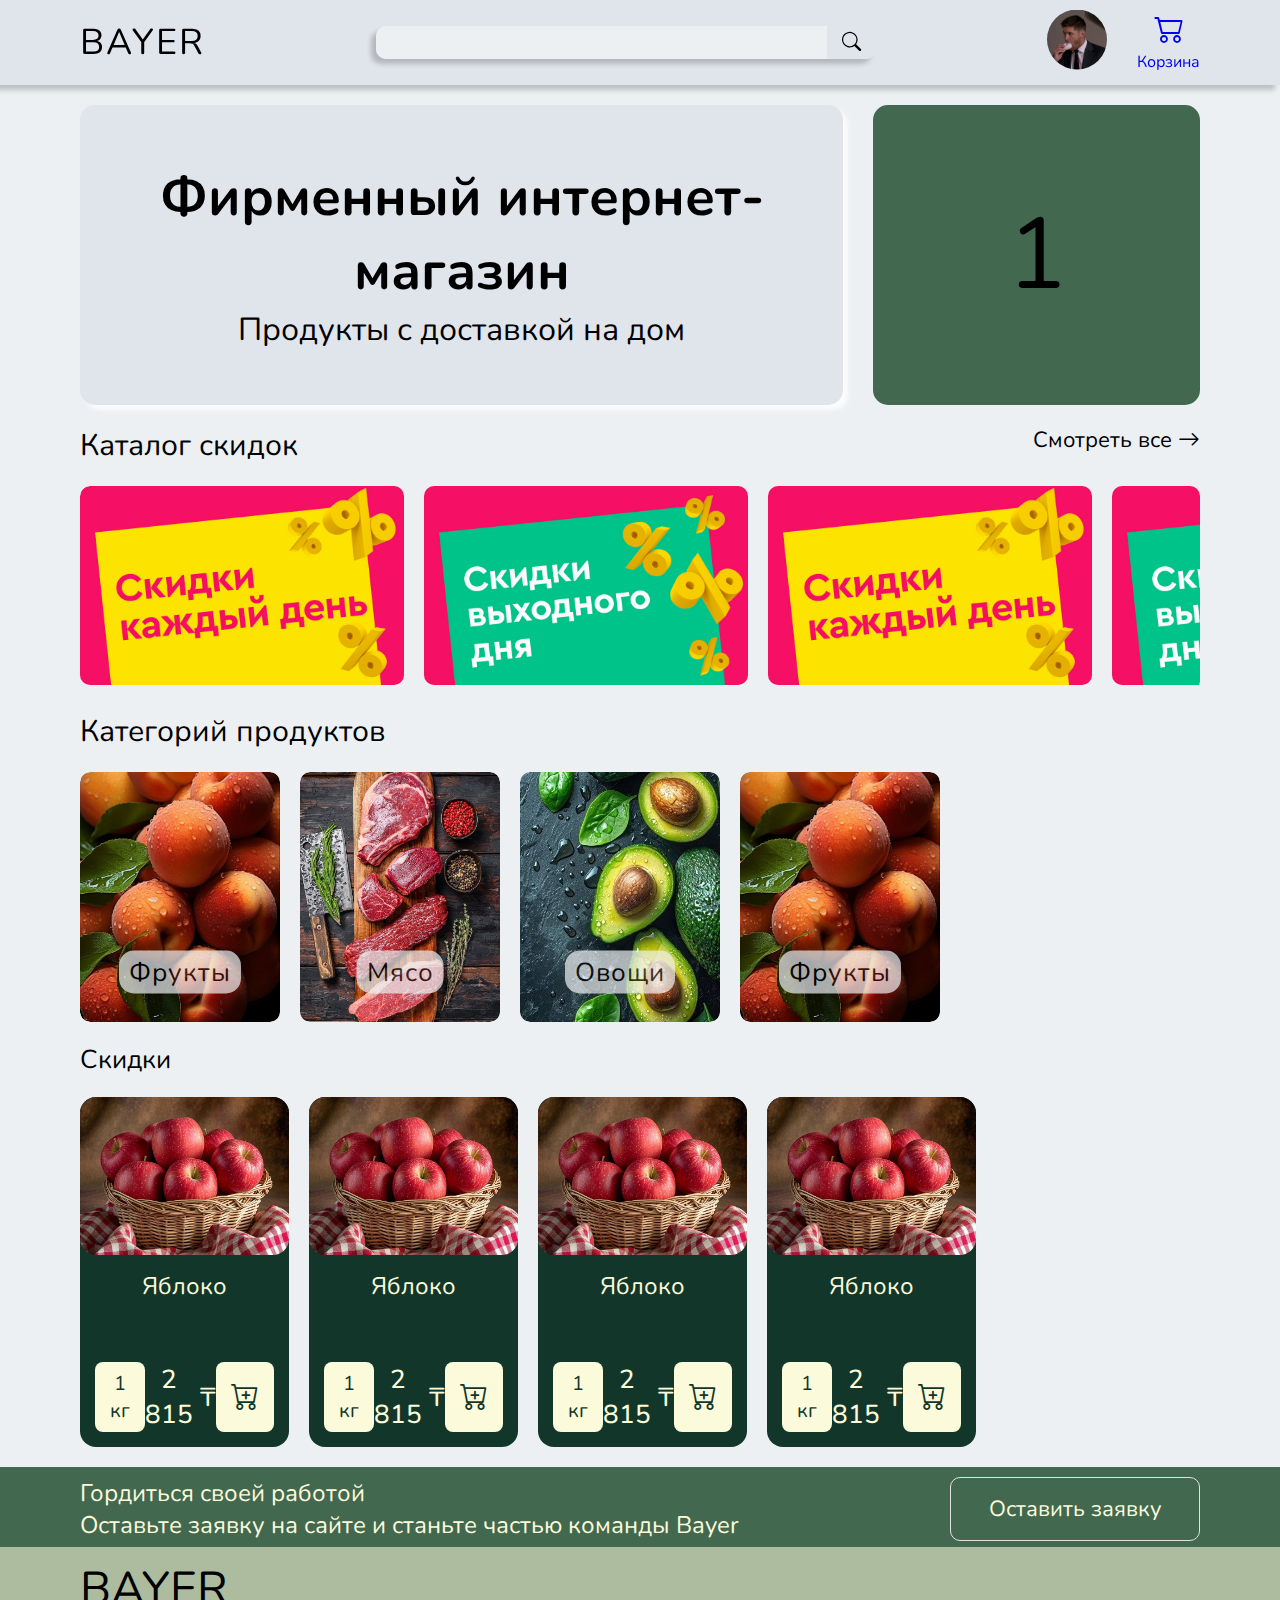
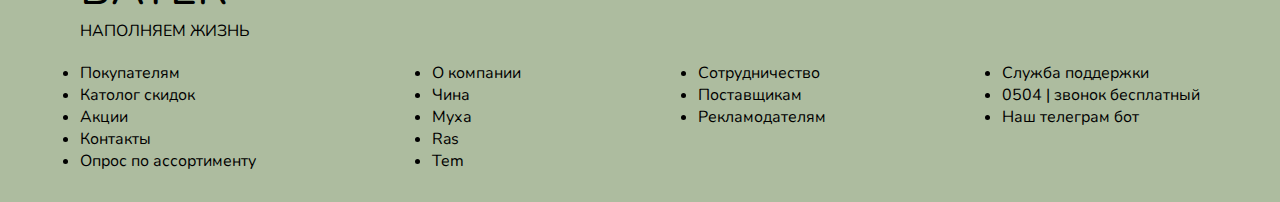
==== index.html @ eb390028 "updated" ====
<!DOCTYPE html>
<html lang="ru">
<head>
    <meta charset="UTF-8">
    <meta name="viewport" content="width=device-width, initial-scale=1.0">
    <link rel="stylesheet" href="https://cdn.jsdelivr.net/npm/bootstrap-icons@1.5.0/font/bootstrap-icons.css">
    <link rel="stylesheet" href="./css/style.css">
    <link rel="stylesheet" href="./css/project01.css">
    <link rel="stylesheet" href="./css/project01media.css">
    <title>project01</title>
</head>
<body id="body">
    <div id="page-preloader" class="preloader">
        <div class="loader"></div>
    </div>
    <div class="page-title">
        <span class="page-back" id="page-back"><i class="bi bi-arrow-left"></i></span>
        <span class="page-title-name" id="page-title-name"></span>
    </div>
    <header id="header">
       <div class="logo"><a href="#">BAYER</a></div>
       <div class="search">
            <input type="text" id="search">
            <button><i class="bi bi-search"></i></button>
       </div>
       <div class="nav">
            <a href="#"><img src="./img-profile/deanwinchester.jpg"></a>
            <a href="#" class="cart-icon">
                <i class="bi bi-cart2"></i>
                <span>Корзина</span>
            </a>
       </div>
    </header>
    <main>
        <div class="banner">
            <div class="banner-1">
                <h1>Фирменный интернет-магазин</h1>
                <span>Продукты с доставкой на дом</span>
            </div>
            <div class="banner-2">
                <div class="slide-1">1</div>
                <div class="slide-2">2</div>
                <div class="slide-3">3</div>
            </div>
        </div>
        <div class="title-discount">
            <span>Каталог скидок</span>
            <font onclick="discountAll()">Смотреть все <i class="bi bi-arrow-right"></i></font>
        </div>
        <div class="discount">
            <div><img src="./img-discount/discount-1.jpg"></div>
            <div><img src="./img-discount/discount-2.jpg"></div>

            <div><img src="./img-discount/discount-1.jpg"></div>
            <div><img src="./img-discount/discount-2.jpg"></div>
            <div><img src="./img-discount/discount-1.jpg"></div>
        </div>
        <div class="title-category">
            <span>Категорий продуктов</span>
        </div>
        <div class="category-product">
            <div><a href="./page/category-product.html"><span>Фрукты</span><img src="./img-category/fruits.jpg"><i class="bi bi-arrow-right-short"></i></a></div>

            <div><a href=""><span>Мясо</span><img src="./img-category/meat.jpg"><i class="bi bi-arrow-right-short"></i></a></div>
            <div><a href=""><span>Овощи</span><img src="./img-category/vegetable.jpg"><i class="bi bi-arrow-right-short"></i></a></div>
            <div><a href=""><span>Фрукты</span><img src="./img-category/fruits.jpg"><i class="bi bi-arrow-right-short"></i></a></div>
        </div>
        <div class="title-discounts">
            <span>Скидки</span>
        </div>
        <div class="discounts">
            <div class="product" onclick="productInCart()">
                <div class="product-img"><img src="./img-product/apple.jpg"></div>
                <div class="product-body">
                    <span class="product-title">Яблоко</span>
                    <div>
                        <span class="product-value">1 кг</span>
                        <span class="product-price">2 815<span>&nbsp;₸</span></span>
                        <button class="product-cart"><i class="bi bi-cart-plus"></i></button>
                    </div>
                </div>
            </div>

            <div class="product" onclick="productInCart()">
                <div class="product-img"><img src="./img-product/apple.jpg"></div>
                <div class="product-body">
                    <span class="product-title">Яблоко</span>
                    <div>
                        <span class="product-value">1 кг</span>
                        <span class="product-price">2 815<span>&nbsp;₸</span></span>
                        <button class="product-cart"><i class="bi bi-cart-plus"></i></button>
                    </div>
                </div>
            </div>
            <div class="product" onclick="productInCart()">
                <div class="product-img"><img src="./img-product/apple.jpg"></div>
                <div class="product-body">
                    <span class="product-title">Яблоко</span>
                    <div>
                        <span class="product-value">1 кг</span>
                        <span class="product-price">2 815<span>&nbsp;₸</span></span>
                        <button class="product-cart"><i class="bi bi-cart-plus"></i></button>
                    </div>
                </div>
            </div>
            <div class="product" onclick="productInCart()">
                <div class="product-img"><img src="./img-product/apple.jpg"></div>
                <div class="product-body">
                    <span class="product-title">Яблоко</span>
                    <div>
                        <span class="product-value">1 кг</span>
                        <span class="product-price">2 815<span>&nbsp;₸</span></span>
                        <button class="product-cart"><i class="bi bi-cart-plus"></i></button>
                    </div>
                </div>
            </div>
        </div>
        <div id="product-in" class="product-in fixed-bottom">
            <div class="product-in-header">
                <span>Яблоко</span>
                <i onclick="closeProductIn()" class="bi bi-x-lg"></i>
            </div>
            <div class="product-in-body">
                <div><img src="./img-product/apple.jpg"></div>
                <span>1 кг</span>
                <span>2 815 ₸</span>
                <button onclick="addToCart()">Добавить в корзину</button>
            </div>
        </div>
    </main>
    <div class="header480 fixed-bottom">
        <a href=""><i class="bi bi-house-fill"></i></a>
        <a href=""><i class="bi bi-cart2"></i></a>
        <a href=""><i class="bi bi-telegram"></i></a>
        <a href=""><img src="./img-profile/deanwinchester.jpg"></a>
    </div>
    <footer>
        <div class="footer-top">
            <div class="left">
                <span>Гордиться своей работой</span>
                <span>Оставьте заявку на сайте и станьте частью команды Bayer</span>
            </div>
            <div class="right">
                Оставить заявку
            </div>
        </div>
        <div class="footer-bottom">
            <div class="footer-bottom-top">
                <span class="footer-title">BAYER</span>
                <span>наполняем жизнь</span>
            </div>
            <div class="footer-bottom-nav">
                <div class="footer-item">
                    <ul>
                        <li>Покупателям</li>
                        <li>Католог скидок</li>
                        <li>Акции</li>
                        <li>Контакты</li>
                        <li>Опрос по ассортименту</li>
                    </ul>
                </div>
                <div class="footer-item">
                    <ul>
                        <li>О компании</li>
                        <li>Чина</li>
                        <li>Муха</li>
                        <li>Ras</li>
                        <li>Tem</li>
                    </ul>
                </div>
                <div class="footer-item">
                    <ul>
                        <li>Сотрудничество</li>
                        <li>Поставщикам</li>
                        <li>Рекламодателям</li>
                    </ul>
                </div>
                <div class="footer-item">
                    <ul>
                        <li>Служба поддержки</li>
                        <li>0504 | звонок бесплатный</li>
                        <li>Наш телеграм бот</li>
                    </ul>
                </div>
            
            </div>
        </div>
    </footer>
</body>
<script src="./javascript/main.js"></script>
</html>
---- css/style.css ----
:root {
    --bg-color: #ECF0F3;
    --block-bg-color: #E0E5EC;

    --background-dark-green-100: #12372A;
    --color-dark-green: #12372A;
    --background-dark-green-75: #436850;
    --color-dark-green-75: #436850;
    --background-dark-green-50: #ADBC9F;
    --color-dark-green-50: #ADBC9F;
    --background-dark-green-25: #FBFADA;
    --color-dark-green-25: #FBFADA;

    --color-white: #fff;
    --color-light-grey: #e2e2e2;
    --color-dark-grey: #4e4e4e;
    --background-dark: #1b1b1b;
    --background-light-grey: #e2e2e2;
    --background-light: #fff;
}
* {
    margin: 0;
    padding: 0;
}
a {
    text-decoration: none;
}
.fixed-top {
    position: fixed;
    top: 0;
    right: 0;
    left: 0;
    z-index: 1030;
}
.fixed-bottom {
    position: fixed;
    right: 0;
    bottom: 0;
    left: 0;
    z-index: 1030;
}
---- css/project01.css ----
@import url('https://fonts.googleapis.com/css?family=Nunito:400,700,800,900');
body {
    font-family: 'Nunito';
    background-color: var(--bg-color);
}
.preloader {
    position: fixed;
    left: 0;
    top: 0;
    width: 100%;
    height: 100%;
    background: black;
    z-index: 101;
    transition: 1s all;
    opacity: 1;
    visibility: visible;
}
.done {
    opacity: 0;
    visibility: hidden;
}
.loader {
    width: 75px;
    height: 75px;
    border: 10px solid white;
    border-radius: 50%;
    border-top-color: blue;
    position: absolute;
    left: 50%;
    top: 50%;
    transform: translate(-50%, -50%);
    animation: .5s spin infinite linear;
}
@keyframes spin {
    from {
        transform: translate(-50%, -50%) rotate(0deg);
    }
    to {
        transform: translate(-50%, -50%) rotate(360deg);
    }
}
.page-title {
    display: none;
}
header {
    display: flex;
    justify-content: space-between;
    align-items: center;
    position: sticky;
    height: 65px;
    top: 0;
    padding: 10px 80px;
    background-color: var(--block-bg-color);
    z-index: 100;
    box-shadow: -5px 5px 5px rgba(0, 0, 0, 0.2);

}
.logo {
    font-size: 36px;
    letter-spacing: 2px;
}
.logo > a {
    color: #000;
}
.search {
    display: flex;
    height: 50%;
    width: 500px;
    text-align: center;
    box-shadow: -5px 5px 5px rgba(0, 0, 0, 0.2);
    border-radius: 10px;
}
.search input {
    height: 100%;
    width: 100%;
    text-align: center;
    border-radius: 10px 0 0 10px;
    border: none;
    font-size: larger;
    background: var(--bg-color);

}
.search > button {
    padding: 5px 15px;
    cursor: pointer;
    border-radius: 0 10px 10px 0;
    border: none;
    font-size: larger;
    background: var(--block-bg-color);

}
.nav {
    display: flex;
    gap: 30px;
}
.nav img {
    clip-path: circle();
    width: 60px;
}
.cart-icon {
    display: flex;
    flex-direction: column;
}
.cart-icon i {
    font-size: 30px;
    text-align: center;
}
main {
    padding: 20px 80px;
    display: flex;
    flex-direction: column;
}
.banner {
    display: flex;
    gap: 30px;
    width: 100%;
    height: 300px;
}
.banner-1 {
    width: 70%;
    height: 100%;
    display: flex;
    flex-direction: column;
    justify-content: center;
    background: var(--block-bg-color);
    box-shadow: 5px 5px 5px rgba(255, 255, 255, 0.8);
    border-radius: 15px;
    text-align: center;
    h1 {
        font-size: 54px;
    }
    span {
        font-size: 32px;
    }
}
.banner-2 {
    display: flex;
    width: 30%;
    height: 100%;
    overflow-x: auto;
    scroll-snap-type: x mandatory;
    background: var(--background-dark-green-75);
    border-radius: 15px;
}
.banner-2 > div {
    scroll-snap-align: start;
    flex-shrink: 0;
    width: 100%;
    height: 100%;
    margin-right: 50px;
    border-radius: 15px;
    transform-origin: center center;
    transform: scale(1);
    transition: transform 0.5s;
    position: relative;

    display: flex;
    justify-content: center;
    align-items: center;
    font-size: 100px;
}
.banner-2 > div > img {
    object-fit: cover;
    position: absolute;
    top: 0;
    left: 0;
    width: 100%;
    height: 100%;
}
.banner-2::-webkit-scrollbar {
    display: none;
}
.title-discount {
    display: flex;
    justify-content: space-between;
    margin: 20px 0;
}
.title-discount > span {
    font-size: 30px;
}
.title-discount > font {
    font-size: 22px;
    cursor: pointer;
}
.discount {
    display: flex;
    gap: 20px;
    height: max-content;
    justify-content: start;
    overflow-x: auto;
    scrollbar-width: auto;
    border-radius: 10px;
}
.discount::-webkit-scrollbar {
    display: none;
}
.discount > div {
    height: 100%;
    min-width: 324px;
    border-radius: 10px;
}
.discount > div > img {
    height: 100%;
    width: 100%;
    object-fit: cover;
    border-radius: 10px;
}
.discount-all {
    display: flex;
    flex-wrap: wrap;
    gap: 20px;
    overflow: hidden;
    border-radius: 10px;
}
.discount-all div {
    height: 100%;
    width: 300px;
    border-radius: 10px;
}
.discount-all div img {
    object-fit: cover;
    height: 100%;
    width: 100%;
}
.title-category {
    margin: 20px 0;
}
.title-category > span {
    font-size: 30px;
}
.category-product {
    display: flex;
    gap: 20px;
    height: 250px;
    justify-content: start;
    overflow-x: auto;
    scrollbar-width: auto;
    border-radius: 10px;
}
.category-product span {
    position: absolute;
    top: 80%;
    left: 50%;
    transform: translate(-50%, -50%);
    font-size: 26px;
    letter-spacing: 1px;
    color: #fff;
    background: var(--bg-color);
    padding: 4px 10px;
    color: #000000;
    border-radius: 15px;
    opacity: 0.7;
    transition: .5s all;
}
.category-product div:hover span {
    opacity: 1;
    top: 50%;
}
.category-product::-webkit-scrollbar {
    display: none;
}
.category-product > div {
    position: relative;
    height: 100%;
    min-width: 200px;
    border-radius: 10px;
    overflow: hidden;
    cursor: pointer;
    i {
        display: none;
    }
}
.category-product > div > a > img {
    height: 100%;
    width: 100%;
    object-fit: cover;
    border-radius: 10px;
}
.title-discounts {
    margin: 20px 0;
}
.title-discounts > span {
    font-size: 26px;
}
.discounts {
    display: grid;
    grid-template-columns: 1fr 1fr 1fr 1fr 1fr;
    gap: 20px;
}
.discounts > .product {
    display: grid;
    grid-template-rows: 45% 55%;
    height: 350px;
    background-color: var(--background-dark-green-100);
    border-radius: 16px;
}
.product > .product-body {
    display: flex;
    flex-direction: column;
    justify-content: space-between;
    padding: 5px;
}
.product-body > .product-title {
    text-align: center;
    font-size: 24px;
    padding: 10px 0;
    overflow: hidden;
    color: var(--background-dark-green-25);
}
.product-value {
    padding: 3px 15px;
    font-size: 20px;
    background: var(--background-dark-green-25);
    color: var(--background-dark-green-100);
    border-radius: 8px;
    display: flex;
    align-items: center;
}
.product-price {
    font-size: 26px;
    display: flex;
    align-items: center;
    font-weight: 500;
    color: var(--background-dark-green-25);
}
.product-body > div {
    display: flex;
    justify-content: space-between;
    text-align: center;
    padding: 10px;
}
.product-cart {
    background: var(--background-dark-green-25);
    color: var(--background-dark-green-100);
    padding: 3px 15px;
    border-radius: 8px;
    border: none;
    font-size: 28px;
    cursor: pointer;
    transition: .25s;
}
.product-cart:hover {
    background: var(--background-dark-green-75);
    color: var(--background-dark-green-25);
}

.product-cart:active {
    background: var(--background-dark-green-50);
}
.product-img {
    position: relative;
}
.product-img > img {
    height: 100%;
    width: 100%;
    object-fit: cover;
    border-radius: 16px;
}
.product-in {
    display: none;
}
.header480 {
    display: none;
}
footer {
    background: var(--background-dark-green-50);
}
footer > .footer-top {
    display: grid;
    grid-template-columns: 1fr 250px;
    padding: 10px 80px;
    height: 60px;
    background: var(--background-dark-green-75);
}
.footer-top > div > span {
    font-size: 24px;
    color: var(--background-dark-green-25);
}
.left {
    display: flex;
    flex-direction: column;
}
.right {
    display: flex;
    align-items: center;
    justify-content: center;
    border: 1px solid #e2e2e2;
    cursor: pointer;
    border-radius: 10px;
    color: var(--background-dark-green-25);
    font-size: 22px;
}
.right:hover {
    background: var(--background-dark-green-25);
    color: var(--background-dark-green-100);
}
.footer-bottom {
    padding: 10px 80px;
    display: flex;
    flex-direction: column;
}
.footer-bottom > .footer-bottom-top {
    display: flex;
    flex-direction: column;
    text-transform: uppercase;
}
.footer-title {
    font-size: 46px;
}
.footer-bottom-nav {
    padding: 20px 0;
    display: flex;
    justify-content: space-between;
}
---- css/project01media.css ----
@media (max-width: 480px) {
    .page-title {
        display: flex;
        justify-content: space-between;
        padding: 10px 20px;
        align-items: center;
    }
    .page-back {
        font-size: 30px;
    }
    .page-back-hidden {
        display: none;
    }
    .page-title-name {
        margin: auto;
        font-size: 26px;
        letter-spacing: 1px;
        font-weight: 600;
    }
    header {
        height: 40px;
        padding: 10px 15px;
        background: transparent;
        box-shadow: -5px 5px 5px rgba(0, 0, 0, 0);
    }
    .logo {
        display: none;
    }
    .search {
        height: 100%;
        width: 100%;
    }
    .search input {
        height: 100%;
        outline: none;
        font-size: larger;
        padding-left: 50px;
        background: var();
        color: #000;
        letter-spacing: 1px;
    }
    .search > button {
        background: var(--block-bg-color);
    }
    .search input:focus {
        box-shadow: rgba(99, 99, 99, 0.2) 0px 4px 10px 0px;
    }
    .nav {
        display: none;
    }
    main {
        padding: 10px 15px;
    }
    .banner {
        display: none;
    }
    .banner-1 {
        display: none;
    }
    .banner-2 {
        width: 100%;
    }
    .title-discount {
        display: none;
    }
    .discount {
        margin-bottom: 0;
        order: 1;
    }
    .title-category {
        order: 2;
    }
    .title-category > span {
        font-size: 26px;
    }
    .category-product {
        order: 4;
        flex-direction: column;
        height: max-content;
        
    }
    .category-product > div > a {
        display: flex;
        justify-content: flex-start;
        gap: 15px;
        padding: 15px;
        align-items: center;
        background: var(--block-bg-color);

    }
    .category-product > div > a > img {
        height: 110px;
        width: 130px;
        order: 1;
    }
    .category-product > div > a > span {
        top: unset;
        left: unset;
        transform: none;
        position: relative;
        padding: 0;
        background: none;
        text-align: start;
        order: 2;
        opacity: 1;
        font-weight: 600;
        text-transform: uppercase;
    }
    .category-product > div > a > i {
        display: block;
        color: #000000;
        font-size: 40px;
        order: 3;
        margin-left: auto;
        font-weight: 600;
    }
    .title-discounts {
        color: var(--background-dark-green-100);
        order: 5;
    }
    .discounts {
        order: 6;
        grid-template-columns: 1fr 1fr 1fr;
        margin-bottom: 80px;
        gap: 6px;
    }
    .discounts > .product {
        grid-template-rows: 40% 60%;
        height: 200px;
        border-radius: 12px;
    }
    .product > .product-body {
        padding: 0;
    }
    .product-body > .product-title {
        font-size: 18px;
    }
    .product-value {
        font-size: 14px;
        padding: 3px 8px;
    }
    .product-price {
        font-size: 14px;
    }
    .product-cart {
        display: none;
    }
    .product-in {
        display: block;
        bottom:  -100%;
        z-index: 110;
        background: var(--block-bg-color);
        height: max-content;
        border-radius:25px 25px 0 0;
        transition: .5s;
        padding-bottom: 15px;
        box-shadow: 5px 5px 5px rgba(255, 255, 255, 0.7);
    }
    .product-in-view {
        bottom: 0;
    } 
    .product-in-header {
        display: grid;
        grid-template-columns: 90% 10%;
        text-align: center;
        padding: 10px;
        gap: 5px;
        color: #000;
    }
    .product-in-header > span {
        padding-left: 35px;
        font-size: 28px;
    }
    .product-in-header > i {
        display: flex;
        align-items: center;
    }
    .product-in-body {
        display: flex;
        flex-direction: column;
        align-items: center;
        height: 100%;
        background: var(--block-bg-color);
        gap: 2px;
    }
    .product-in-body > div {
        width: 350px;
        height: 200px;
        padding-top: 5px;
        margin-bottom: 2px;
        background: transparent;
    }
    .product-in-body > div > img {
        height: 100%;
        width: 100%;
        object-fit: cover;
        border: none;
        border-radius: 15px;
    }
    .product-in-body > span {
        padding: 5px 20px;
        background: var(--block-bg-color);
        box-shadow: -5px 5px 5px rgba(0, 0, 0, 0.2);
        color: #000000;
        margin: 3px 0;
        border-radius: 10px;
        width: 70px;
        text-align: center;
        font-size: 22px;
    }
    .product-in-body > button {
        padding: 5px 20px;
        width: 350px;
        font-size: 20px;
        color: #000000;
        height: 45px;
        border-radius: 10px;
        border: none;
        margin-top: 3px;
        background: var(--block-bg-color);
        box-shadow: -5px 5px 5px rgba(0, 0, 0, 0.2);
        &:focus {
            box-shadow: #D6D6E7 0 0 0 1.5px inset, rgba(45, 35, 66, 0.4) 0 2px 4px, rgba(45, 35, 66, 0.3) 0 7px 13px -3px, #D6D6E7 0 -3px 0 inset;
        }
        &:active {
            box-shadow: #D6D6E7 0 3px 7px inset;
            transform: translateY(2px);
        }
    }
    .header480 {
        display: flex;
        justify-content: space-around;
        align-items: center;
        margin: 10px 20px;
        border-radius: 10px;
        box-shadow: 10px 10px 10px 0px rgba(0,0,0,0.75);
        height: 60px;
        background: var(--background-dark-green-100);
        z-index: 100;
    }
    .header480 a {
        font-size: 28px;
        display: flex;
    }
    .header480 img {
        clip-path: circle();
        width: 35px;
    }
    footer {
        display: none;
    }
}
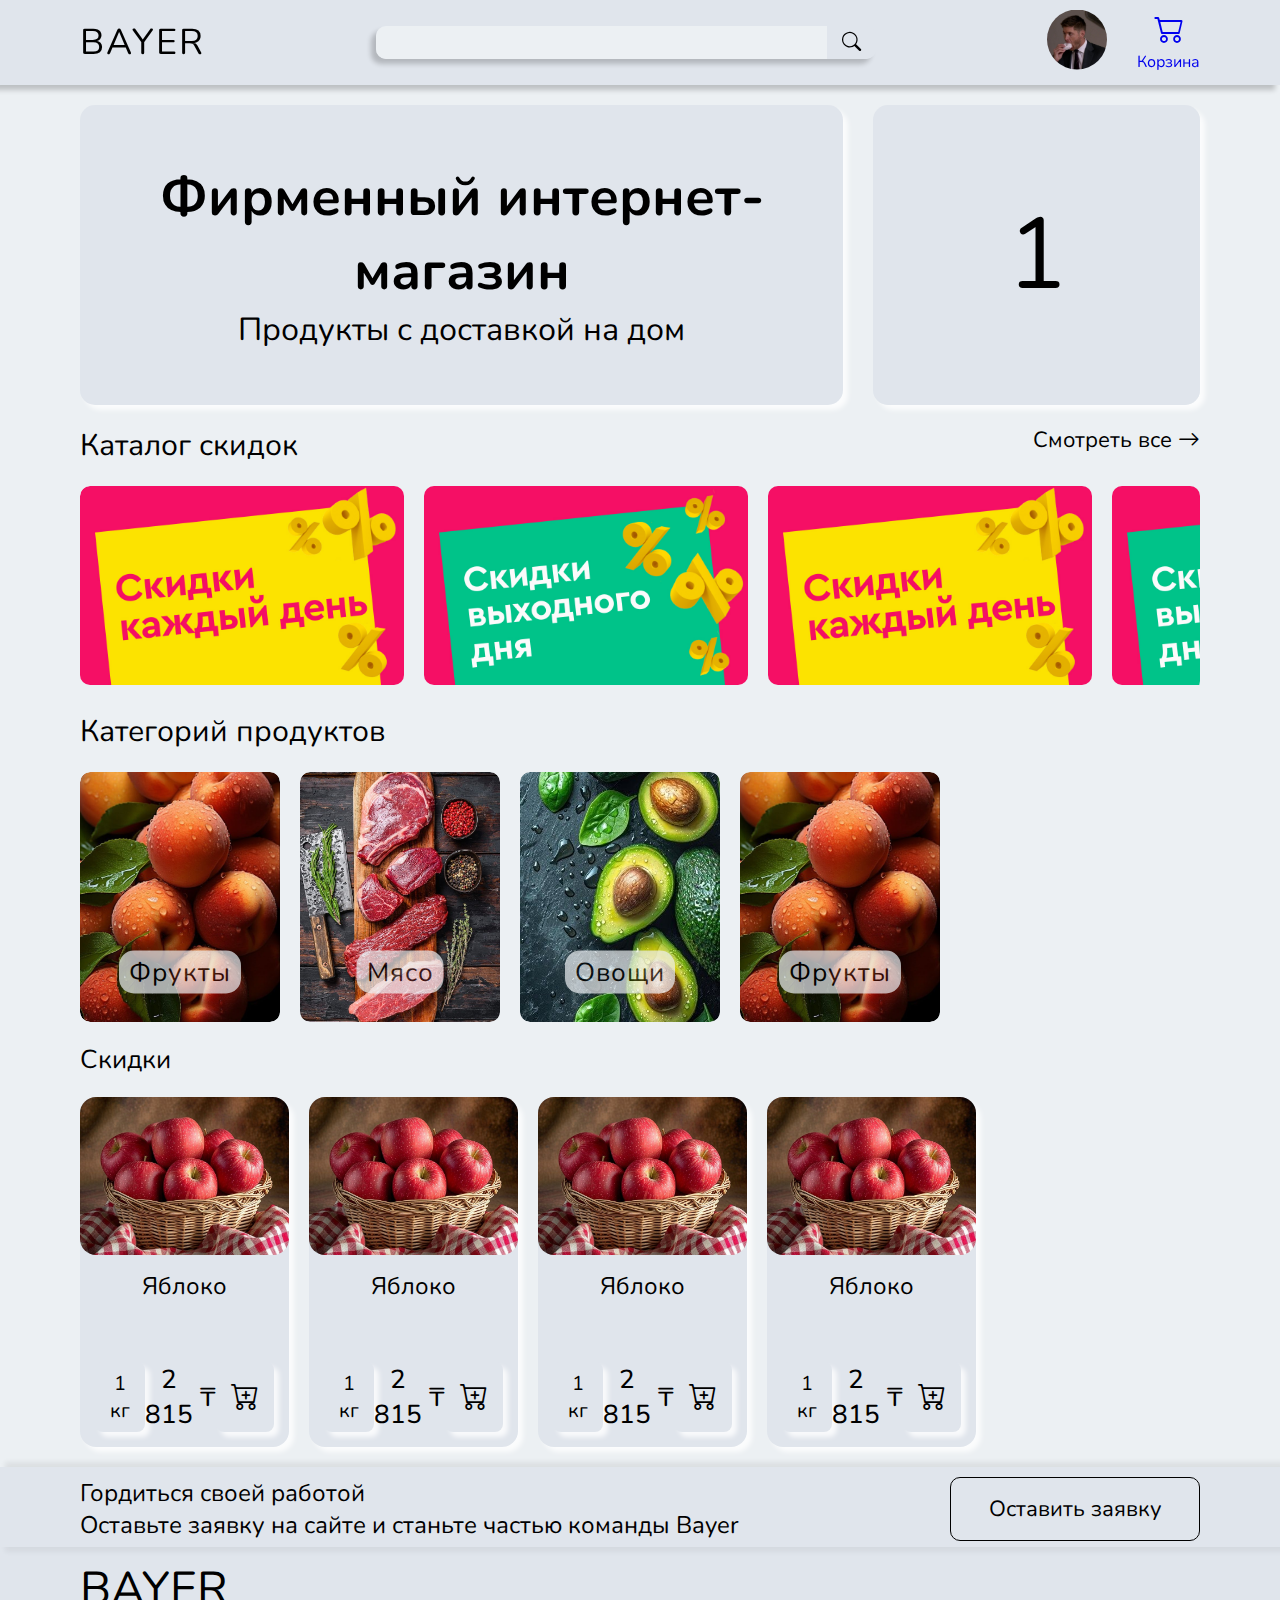
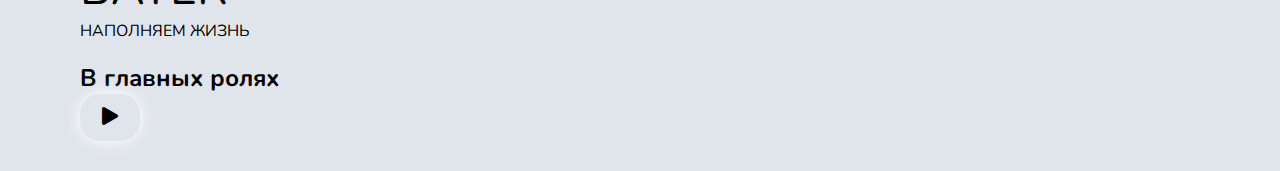
==== commit 398a0168: "updated" ====
--- a/index.html
+++ b/index.html
@@ -59,7 +59,7 @@
             <span>Категорий продуктов</span>
         </div>
         <div class="category-product">
-            <div><a href="./page/category-product.html"><span>Фрукты</span><img src="./img-category/fruits.jpg"><i class="bi bi-arrow-right-short"></i></a></div>
+            <div><a href="category-product.html"><span>Фрукты</span><img src="./img-category/fruits.jpg"><i class="bi bi-arrow-right-short"></i></a></div>
 
             <div><a href=""><span>Мясо</span><img src="./img-category/meat.jpg"><i class="bi bi-arrow-right-short"></i></a></div>
             <div><a href=""><span>Овощи</span><img src="./img-category/vegetable.jpg"><i class="bi bi-arrow-right-short"></i></a></div>
@@ -129,7 +129,10 @@
         </div>
     </main>
     <div class="header480 fixed-bottom">
-        <a href=""><i class="bi bi-house-fill"></i></a>
+        <a>
+            <audio id="audio" src="./audio/mem.mp3"></audio>
+            <button id="playAudio"><i class="bi bi-play-fill"></i></button>
+        </a>
         <a href=""><i class="bi bi-cart2"></i></a>
         <a href=""><i class="bi bi-telegram"></i></a>
         <a href=""><img src="./img-profile/deanwinchester.jpg"></a>
@@ -150,39 +153,12 @@
                 <span>наполняем жизнь</span>
             </div>
             <div class="footer-bottom-nav">
-                <div class="footer-item">
-                    <ul>
-                        <li>Покупателям</li>
-                        <li>Католог скидок</li>
-                        <li>Акции</li>
-                        <li>Контакты</li>
-                        <li>Опрос по ассортименту</li>
-                    </ul>
+                <div>
+                    <h2>В главных ролях</h2>
+                    <audio id="audio" src="./audio/mem.mp3"></audio>
+                    <button id="playAudio"><i class="bi bi-play-fill"></i></button>
+                    <span class="typing" id="typingText"></span>
                 </div>
-                <div class="footer-item">
-                    <ul>
-                        <li>О компании</li>
-                        <li>Чина</li>
-                        <li>Муха</li>
-                        <li>Ras</li>
-                        <li>Tem</li>
-                    </ul>
-                </div>
-                <div class="footer-item">
-                    <ul>
-                        <li>Сотрудничество</li>
-                        <li>Поставщикам</li>
-                        <li>Рекламодателям</li>
-                    </ul>
-                </div>
-                <div class="footer-item">
-                    <ul>
-                        <li>Служба поддержки</li>
-                        <li>0504 | звонок бесплатный</li>
-                        <li>Наш телеграм бот</li>
-                    </ul>
-                </div>
-            
             </div>
         </div>
     </footer>
--- a/css/project01.css
+++ b/css/project01.css
@@ -139,7 +139,8 @@
     height: 100%;
     overflow-x: auto;
     scroll-snap-type: x mandatory;
-    background: var(--background-dark-green-75);
+    background: var(--block-bg-color);
+    box-shadow: 5px 5px 5px rgba(255, 255, 255, 0.8);
     border-radius: 15px;
 }
 .banner-2 > div {
@@ -291,8 +292,9 @@
     display: grid;
     grid-template-rows: 45% 55%;
     height: 350px;
-    background-color: var(--background-dark-green-100);
+    background: var(--block-bg-color);
     border-radius: 16px;
+    box-shadow: 5px 5px 5px rgba(255, 255, 255, 0.8);
 }
 .product > .product-body {
     display: flex;
@@ -305,13 +307,14 @@
     font-size: 24px;
     padding: 10px 0;
     overflow: hidden;
-    color: var(--background-dark-green-25);
+    color: #000000;
 }
 .product-value {
     padding: 3px 15px;
     font-size: 20px;
-    background: var(--background-dark-green-25);
-    color: var(--background-dark-green-100);
+    background: var(--block-bg-color);
+    box-shadow: 5px 5px 5px rgba(255, 255, 255, 0.8);
+    color: #000000;
     border-radius: 8px;
     display: flex;
     align-items: center;
@@ -321,7 +324,7 @@
     display: flex;
     align-items: center;
     font-weight: 500;
-    color: var(--background-dark-green-25);
+    color: #000000;
 }
 .product-body > div {
     display: flex;
@@ -330,8 +333,9 @@
     padding: 10px;
 }
 .product-cart {
-    background: var(--background-dark-green-25);
-    color: var(--background-dark-green-100);
+    background: var(--block-bg-color);
+    box-shadow: 5px 5px 5px rgba(255, 255, 255, 0.8);
+    color: #000000;
     padding: 3px 15px;
     border-radius: 8px;
     border: none;
@@ -340,12 +344,10 @@
     transition: .25s;
 }
 .product-cart:hover {
-    background: var(--background-dark-green-75);
-    color: var(--background-dark-green-25);
-}
-
+    box-shadow: -5px 5px 5px rgba(0, 0, 0, 0.2);
+}
 .product-cart:active {
-    background: var(--background-dark-green-50);
+    box-shadow: 5px 5px 5px rgba(255, 255, 255, 0.8);
 }
 .product-img {
     position: relative;
@@ -363,18 +365,20 @@
     display: none;
 }
 footer {
-    background: var(--background-dark-green-50);
+    background: var(--block-bg-color);
+    box-shadow: 5px -5px 5px rgba(0, 0, 0, 0.07);
 }
 footer > .footer-top {
     display: grid;
     grid-template-columns: 1fr 250px;
     padding: 10px 80px;
     height: 60px;
-    background: var(--background-dark-green-75);
+    background: var(--block-bg-color);
+    box-shadow: 5px 5px 5px rgba(0, 0, 0, 0.05);
 }
 .footer-top > div > span {
     font-size: 24px;
-    color: var(--background-dark-green-25);
+    color: #000000;
 }
 .left {
     display: flex;
@@ -384,15 +388,14 @@
     display: flex;
     align-items: center;
     justify-content: center;
-    border: 1px solid #e2e2e2;
+    border: 1px solid #000000;
     cursor: pointer;
     border-radius: 10px;
-    color: var(--background-dark-green-25);
+    color: #000000;
     font-size: 22px;
 }
 .right:hover {
-    background: var(--background-dark-green-25);
-    color: var(--background-dark-green-100);
+    background: var(--bg-color);
 }
 .footer-bottom {
     padding: 10px 80px;
@@ -411,4 +414,18 @@
     padding: 20px 0;
     display: flex;
     justify-content: space-between;
+}
+#playAudio {
+    border-radius: 20px;
+    border: none;
+    width: 60px;
+    padding: 5px 10px;
+    font-size: 32px;
+    background: var(--block-bg-color);
+    box-shadow: 0px 0px 15px #fff;
+}
+.typing {
+    overflow: hidden;
+    border-right: 2px solid black;
+    display: inline-block;
 }--- a/css/project01media.css
+++ b/css/project01media.css
@@ -1,4 +1,7 @@
 @media (max-width: 480px) {
+    body {
+        padding: 0 5px;
+    }
     .page-title {
         display: flex;
         justify-content: space-between;
@@ -71,12 +74,13 @@
         order: 2;
     }
     .title-category > span {
-        font-size: 26px;
+        font-size: 24px;
     }
     .category-product {
         order: 4;
         flex-direction: column;
         height: max-content;
+        gap: 10px;
         
     }
     .category-product > div > a {
@@ -103,6 +107,7 @@
         text-align: start;
         order: 2;
         opacity: 1;
+        font-size: 24px;
         font-weight: 600;
         text-transform: uppercase;
     }
@@ -115,8 +120,9 @@
         font-weight: 600;
     }
     .title-discounts {
-        color: var(--background-dark-green-100);
+        color: #000000;
         order: 5;
+        font-size: 24px;
     }
     .discounts {
         order: 6;
@@ -136,11 +142,14 @@
         font-size: 18px;
     }
     .product-value {
-        font-size: 14px;
+        font-size: 12px;
         padding: 3px 8px;
     }
     .product-price {
-        font-size: 14px;
+        font-size: 12px;
+        padding: 3px 5px;
+        border-radius: 8px;
+        box-shadow: 5px 5px 5px rgba(255, 255, 255, 0.8);
     }
     .product-cart {
         display: none;
@@ -235,12 +244,21 @@
         border-radius: 10px;
         box-shadow: 10px 10px 10px 0px rgba(0,0,0,0.75);
         height: 60px;
-        background: var(--background-dark-green-100);
+        background: var(--block-bg-color);
         z-index: 100;
     }
     .header480 a {
         font-size: 28px;
         display: flex;
+        color: #1b1b1b;
+    }
+    #playAudio {
+        border-radius: unset;
+        background: unset;
+        padding: unset;
+        box-shadow: unset;
+        font-size: 32px;
+        width: unset;
     }
     .header480 img {
         clip-path: circle();
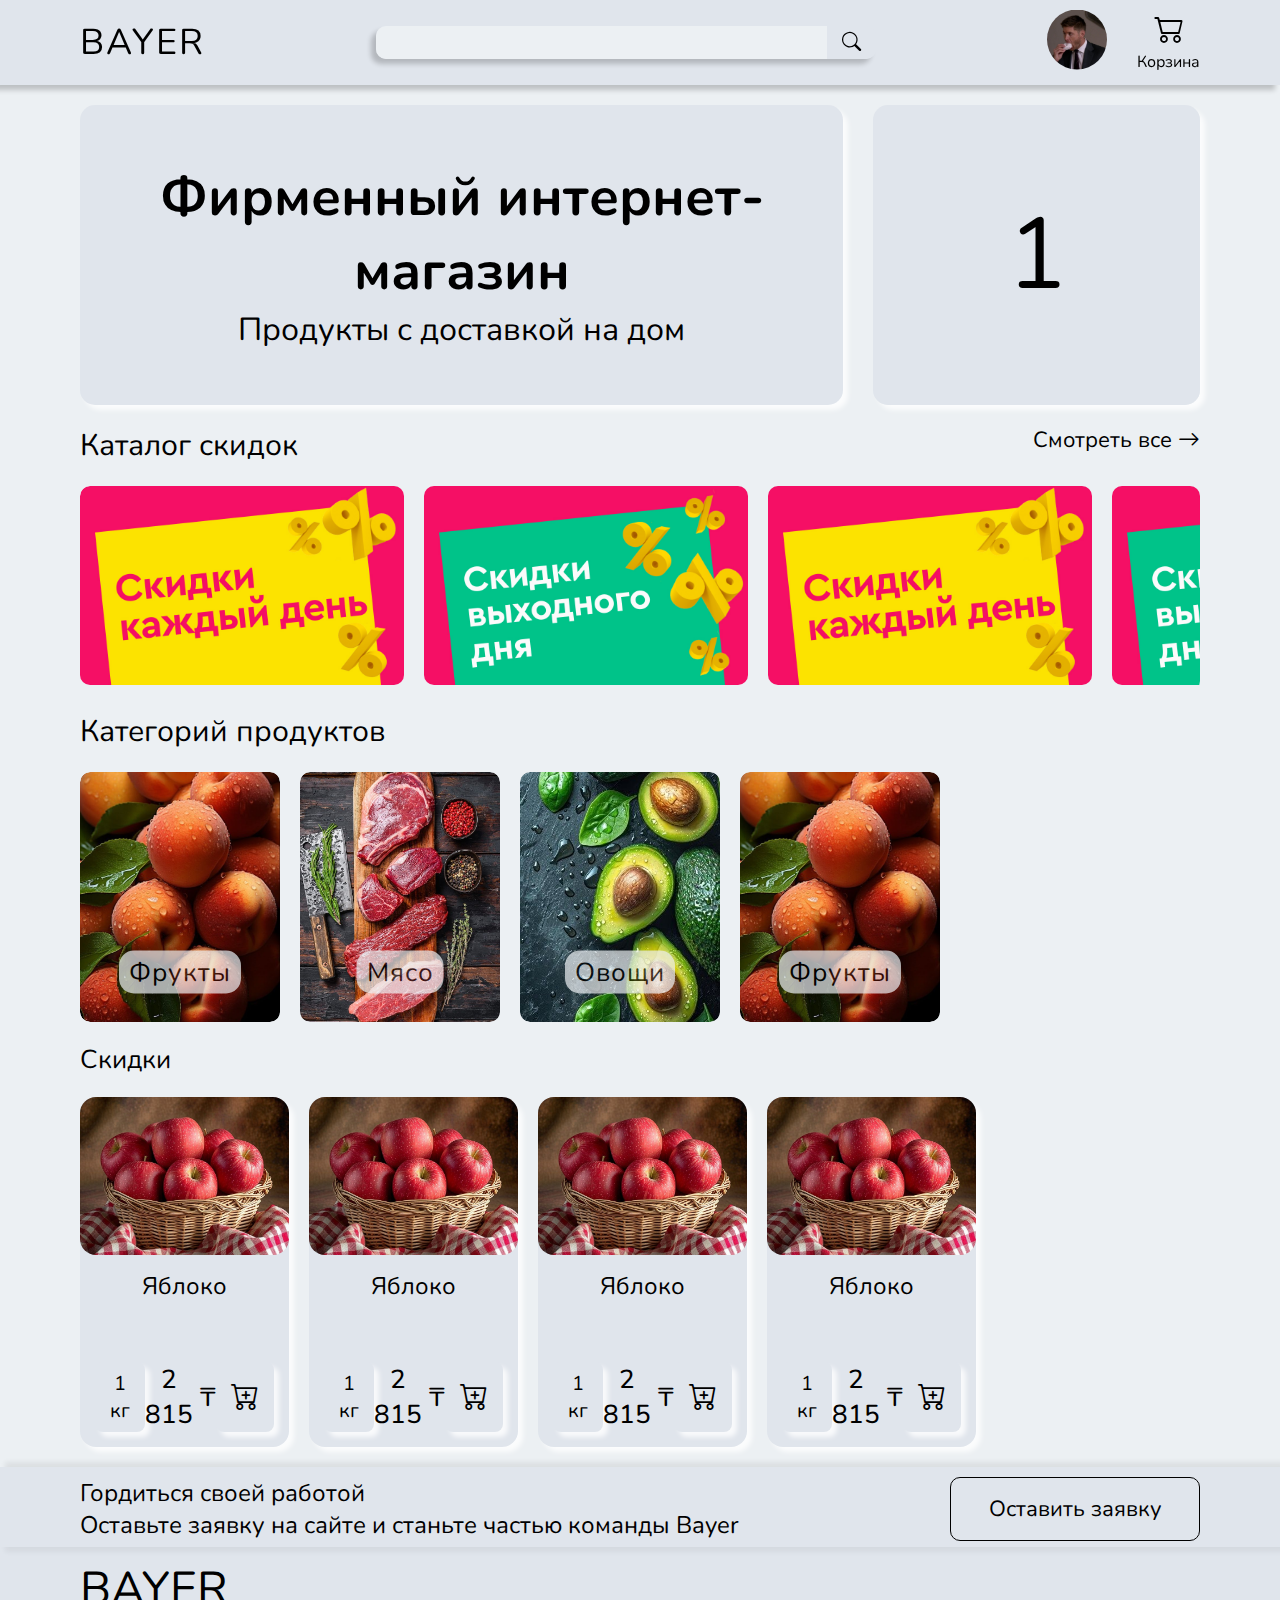
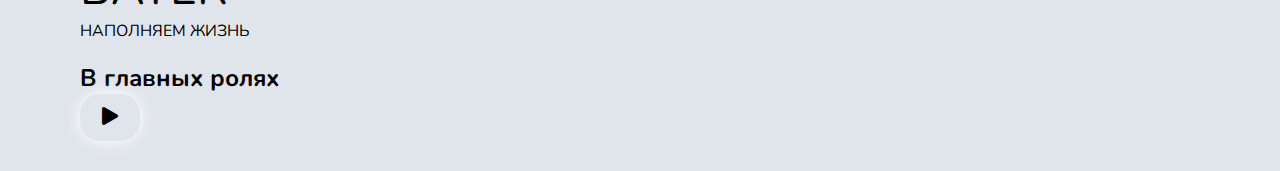
==== commit 3d284ef2: "cart, category" ====
--- a/index.html
+++ b/index.html
@@ -25,12 +25,67 @@
        </div>
        <div class="nav">
             <a href="#"><img src="./img-profile/deanwinchester.jpg"></a>
-            <a href="#" class="cart-icon">
+            <a href="#" class="cart-icon" onclick="openCart()">
                 <i class="bi bi-cart2"></i>
                 <span>Корзина</span>
             </a>
        </div>
     </header>
+    <div class="cart-page">
+        <div class="cart-page-head"><button onclick="closeCart()"><i class="bi bi-arrow-left"></i></button><span><font>3</font>&nbsp;Корзина</span></div>
+        <div class="cart-page-body">
+            <div class="cart-item">
+                <div class="cart-item-img"><img src="./img-product/apple.jpg"></div>
+                <div class="cart-item-body">
+                    <p>Яблоко ded w fewf ewf dw dd w de </p>
+                    <span>2 815 ₸</span>
+                    <span class="value">1 кг</span>
+                </div>
+                <div class="cart-item-count">
+                    <input type="number" value="1" min="1" max="100" step="1" inputmode="numeric">
+                    <div class="plus-minus">
+                        <button><i class="bi bi-dash"></i></button>
+                        <button><i class="bi bi-plus"></i></button>
+                    </div>
+                </div>
+            </div>
+
+            <div class="cart-item">
+                <div class="cart-item-img"><img src="./img-product/apple.jpg"></div>
+                <div class="cart-item-body">
+                    <p>Яблоко ded w fewf ewf dw dd w de </p>
+                    <span>2 815 ₸</span>
+                    <span class="value">1 кг</span>
+                </div>
+                <div class="cart-item-count">
+                    <input type="number" value="1" min="1" max="100" step="1" inputmode="numeric">
+                    <div class="plus-minus">
+                        <button><i class="bi bi-dash"></i></button>
+                        <button><i class="bi bi-plus"></i></button>
+                    </div>
+                </div>
+            </div>
+            <div class="cart-item">
+                <div class="cart-item-img"><img src="./img-product/apple.jpg"></div>
+                <div class="cart-item-body">
+                    <p>Яблоко ded w fewf ewf dw dd w de </p>
+                    <span>2 815 ₸</span>
+                    <span class="value">1 кг</span>
+                </div>
+                <div class="cart-item-count">
+                    <input type="number" value="1" min="1" max="100" step="1" inputmode="numeric">
+                    <div class="plus-minus">
+                        <button><i class="bi bi-dash"></i></button>
+                        <button><i class="bi bi-plus"></i></button>
+                    </div>
+                </div>
+            </div>
+        </div>
+        <div class="cart-page-foot">
+            <div class="cart-page-total"><p>Цена:&nbsp;</p><span>8 245 ₸</span></div>
+            <div class="cart-pay"><button>Оформить заказ</button></div>
+        </div>
+    </div>
     <main>
         <div class="banner">
             <div class="banner-1">
@@ -133,7 +188,7 @@
             <audio id="audio" src="./audio/mem.mp3"></audio>
             <button id="playAudio"><i class="bi bi-play-fill"></i></button>
         </a>
-        <a href=""><i class="bi bi-cart2"></i></a>
+        <a href="#" onclick="openCart()"><i class="bi bi-cart2"></i></a>
         <a href=""><i class="bi bi-telegram"></i></a>
         <a href=""><img src="./img-profile/deanwinchester.jpg"></a>
     </div>
--- a/css/project01.css
+++ b/css/project01.css
@@ -100,11 +100,184 @@
 .cart-icon {
     display: flex;
     flex-direction: column;
+    color: #000000;
 }
 .cart-icon i {
     font-size: 30px;
     text-align: center;
 }
+/*Корзина*/
+.cart-page {
+    position: fixed;
+    right: 0;
+    top: 0;
+    height: 100%;
+    width: 400px;
+    z-index: 120;
+    background: var(--block-bg-color);
+    box-shadow: -5px 5px 5px rgba(0, 0, 0, 0.2);
+    right: -425px;
+    transition: .5s;
+}
+.cart-page-view {
+    right: 0;
+}
+.cart-page-head {
+    height: 85px;
+    box-shadow: 0 5px 5px rgba(0, 0, 0, 0.04);
+    display: flex;
+    justify-content: start;
+    align-items: center;
+    background: var(--bg-color);
+}
+.cart-page-head > button {
+    background: var(--block-bg-color);
+    border: none;
+    width: 85px;
+    height: 100%;
+    font-size: 32px;
+    cursor: pointer;
+}
+.cart-page-head > span {
+    margin-left: 30px;
+    font-size: 26px;
+}
+.cart-page-head > span > font {
+    clip-path: circle();
+    padding: 8px;
+    font-size: 20px;
+    background: var(--block-bg-color);
+    box-shadow: 5px 5px 5px rgba(255, 255, 255, 0.8);
+    font-weight: 600;
+}
+.cart-page-body {
+    height: calc(100vh - 175px);
+    padding: 10px 15px;
+    display: flex;
+    flex-direction: column;
+    gap: 10px;
+    overflow-y: auto;
+}
+.cart-item {
+    width: 100%;
+    height: 100px;
+    background: var(--bg-color);
+    display: flex;
+    justify-content: space-between;
+    border-radius: 14px;
+}
+.cart-item-img {
+    width: 25%;
+    margin: 8px 0 8px 8px;
+}
+.cart-item-img > img {
+    width: 100%;
+    height: 100%;
+    object-fit: cover;
+    border-radius: 10px;
+}
+.cart-item-body {
+    position: relative;
+    width: 50%;
+    margin: 8px;
+    display: flex;
+    flex-direction: column;
+    justify-content: space-between;
+    padding: 5px 0 5px 0;
+    p {
+        font-size: 16px;
+        font-weight: 600;
+        line-height: 1.2;
+    }
+    span {
+        position: absolute;
+        bottom: 5px;
+        font-size: 18px;
+        font-weight: 800;
+        background: var(--block-bg-color);
+        width: max-content;
+        padding: 3px 6px;
+        border-radius: 8px;
+    }
+    .value {
+        right: 0;
+        border-radius: 8px;
+    }
+}
+.cart-item-count {
+    width: 25%;
+    text-align: center;
+    display: flex;
+    flex-direction: column;
+    justify-content: space-between;
+    padding: 11px 0 11px 0;
+    align-items: center;
+}
+.cart-item-count > input {
+    width: 65px;
+    height: 35px;
+    text-align: center;
+    border: none;
+    background: var(--block-bg-color);
+    font-size: 18px;
+    font-weight: 600;
+    border-radius: 8px;
+}
+.cart-item-count > input[type="number"]::-webkit-inner-spin-button, input[type="number"]::-webkit-outer-spin-button {
+    -webkit-appearance: none;
+    margin: 0;
+}
+.cart-item-count > .plus-minus {
+    display: flex;
+    gap: 2px;
+}
+.cart-item-count > .plus-minus > button {
+    font-size: 28px;
+    border: none;
+    background: var(--block-bg-color);
+    cursor: pointer;
+    border-radius: 8px;
+    padding: 0 2px;
+}
+.cart-page-foot {
+    height: 56px;
+    padding: 5px 20px;
+    display: flex;
+    width: 100%;
+    align-items: center;
+    background: var(--bg-color);
+    box-shadow: 0 -5px 5px rgba(0, 0, 0, 0.02);
+}
+.cart-page-total {
+    width: 50%;
+    display: flex;
+    font-size: 20px;
+    font-weight: 600;
+}
+.cart-pay {
+    display: flex;
+    justify-content: center;
+    width: 60%;
+}
+.cart-pay > button {
+    padding: 5px 15px;
+    width: 100%;
+    margin-right: 40px;
+    background: var(--block-bg-color);
+    border: none;
+    border-radius: 8px;
+    font-size: 16px;
+    letter-spacing: 1px;
+    box-shadow: 5px 5px 5px rgba(0, 0, 0, 0.2);
+    font-weight: 600;
+}
+.cart-pay > button:hover {
+    box-shadow: 5px 5px 5px rgba(255, 255, 255, 0.2);
+}
+.cart-pay > button:focus {
+    box-shadow: 5px 5px 5px rgba(0, 0, 0, 0.2);
+}
+/*Корзина*/
 main {
     padding: 20px 80px;
     display: flex;
@@ -280,7 +453,13 @@
 .title-discounts {
     margin: 20px 0;
 }
+.title-category-in {
+    margin: 20px 0;
+}
 .title-discounts > span {
+    font-size: 26px;
+}
+.title-category-in > span {
     font-size: 26px;
 }
 .discounts {
--- a/css/project01media.css
+++ b/css/project01media.css
@@ -124,6 +124,9 @@
         order: 5;
         font-size: 24px;
     }
+    .title-category-in {
+        display: none;
+    }
     .discounts {
         order: 6;
         grid-template-columns: 1fr 1fr 1fr;
@@ -133,7 +136,10 @@
     .discounts > .product {
         grid-template-rows: 40% 60%;
         height: 200px;
-        border-radius: 12px;
+        border-radius: 10px;
+    }
+    .product-img > img {
+      border-radius: 10px;
     }
     .product > .product-body {
         padding: 0;
@@ -213,9 +219,9 @@
         color: #000000;
         margin: 3px 0;
         border-radius: 10px;
-        width: 70px;
+        width: 100px;
         text-align: center;
-        font-size: 22px;
+        font-size: 20px;
     }
     .product-in-body > button {
         padding: 5px 20px;
@@ -242,7 +248,7 @@
         align-items: center;
         margin: 10px 20px;
         border-radius: 10px;
-        box-shadow: 10px 10px 10px 0px rgba(0,0,0,0.75);
+        box-shadow: -5px 5px 5px rgba(0, 0, 0, 0.2);
         height: 60px;
         background: var(--block-bg-color);
         z-index: 100;
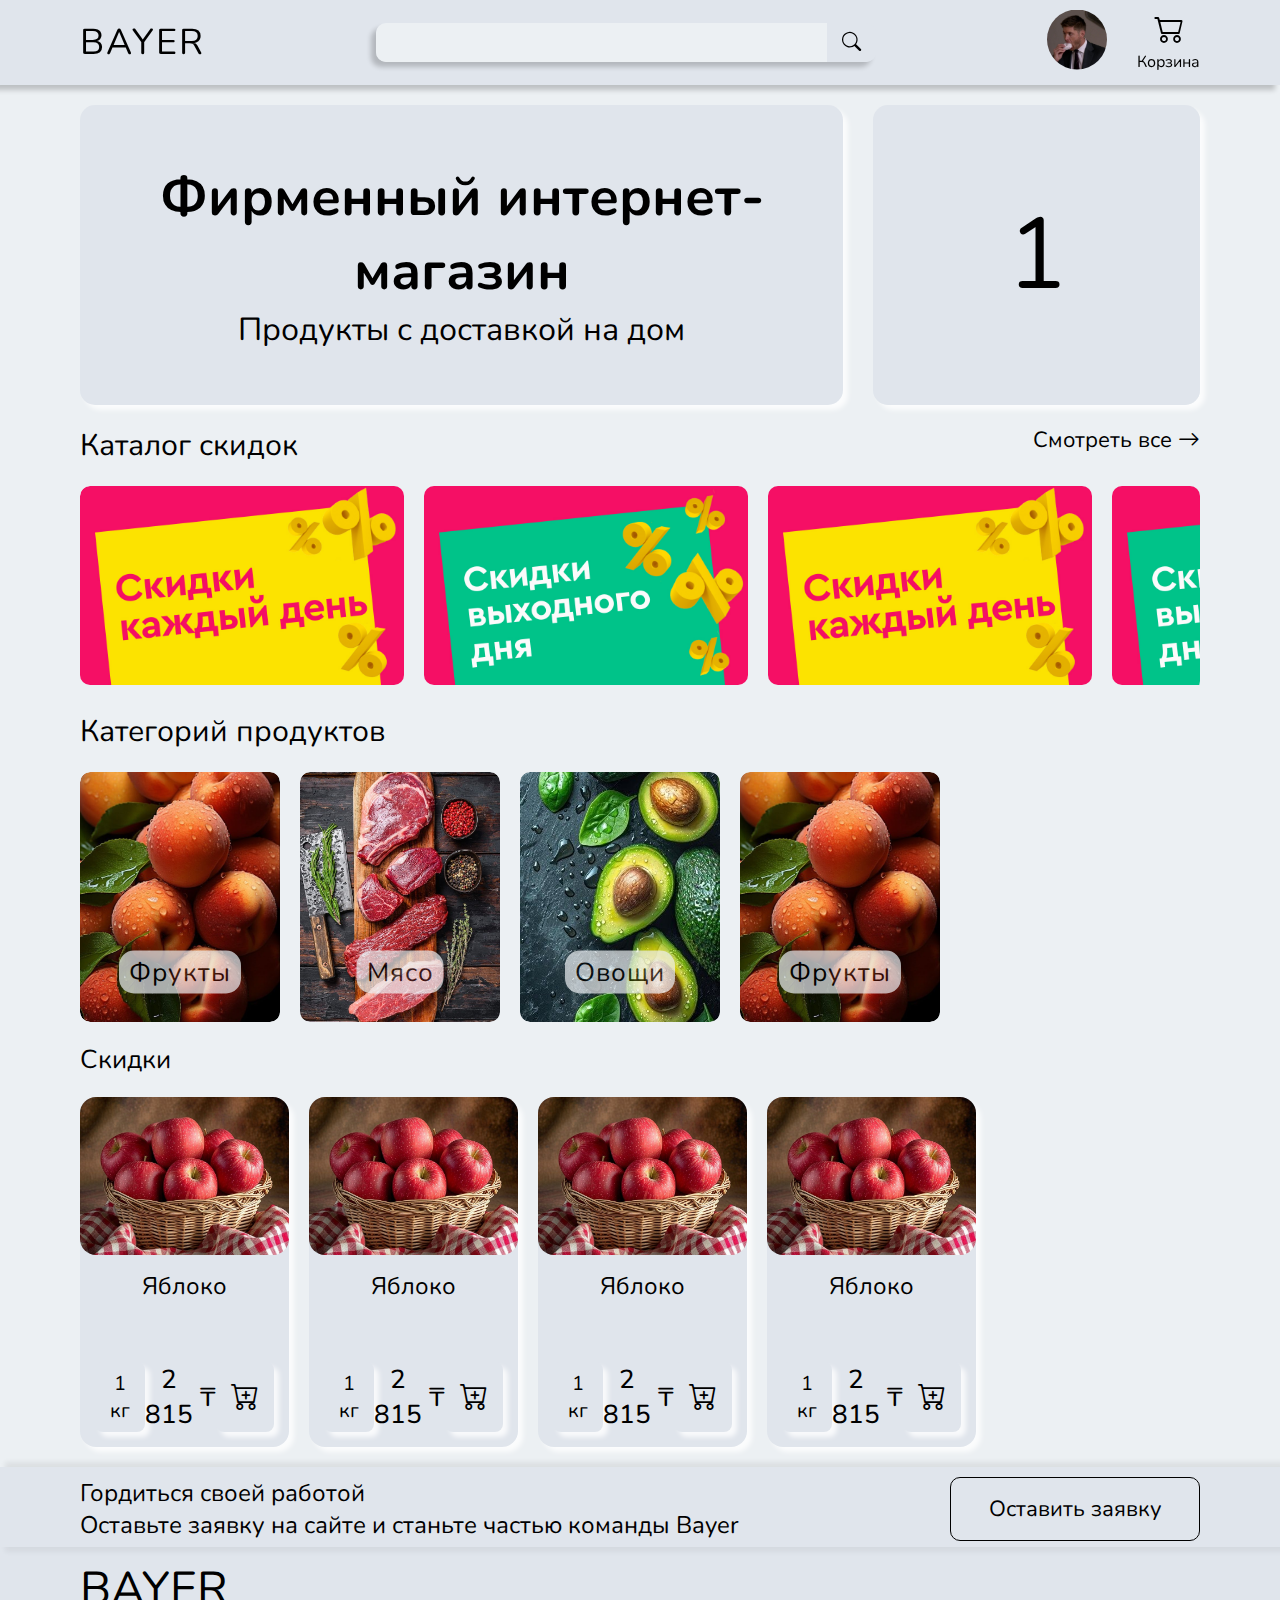
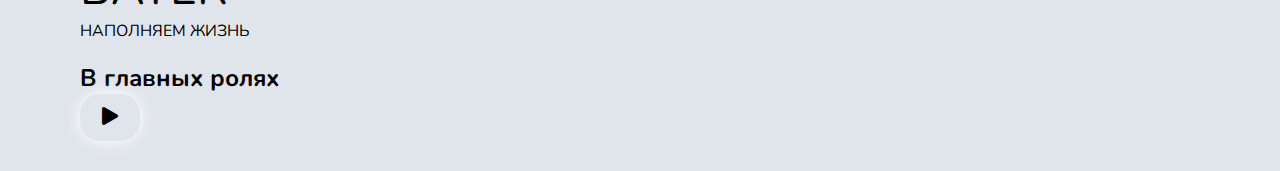
==== commit 1c2b7f46: "cart_body-scroll" ====
--- a/index.html
+++ b/index.html
@@ -9,7 +9,7 @@
     <link rel="stylesheet" href="./css/project01media.css">
     <title>project01</title>
 </head>
-<body id="body">
+<body id="body" class="scroll">
     <div id="page-preloader" class="preloader">
         <div class="loader"></div>
     </div>
--- a/css/project01.css
+++ b/css/project01.css
@@ -64,7 +64,7 @@
 }
 .search {
     display: flex;
-    height: 50%;
+    height: 60%;
     width: 500px;
     text-align: center;
     box-shadow: -5px 5px 5px rgba(0, 0, 0, 0.2);
--- a/css/project01media.css
+++ b/css/project01media.css
@@ -21,7 +21,7 @@
         font-weight: 600;
     }
     header {
-        height: 40px;
+        height: 50px;
         padding: 10px 15px;
         background: transparent;
         box-shadow: -5px 5px 5px rgba(0, 0, 0, 0);
@@ -50,6 +50,16 @@
     }
     .nav {
         display: none;
+    }
+    /*Корзина*/
+    .scroll {
+        overflow-y: scroll;
+    }
+    .no-scroll {
+        overflow: hidden;
+    }
+    .cart-page-body {
+        height: calc(100% - 175px);
     }
     main {
         padding: 10px 15px;
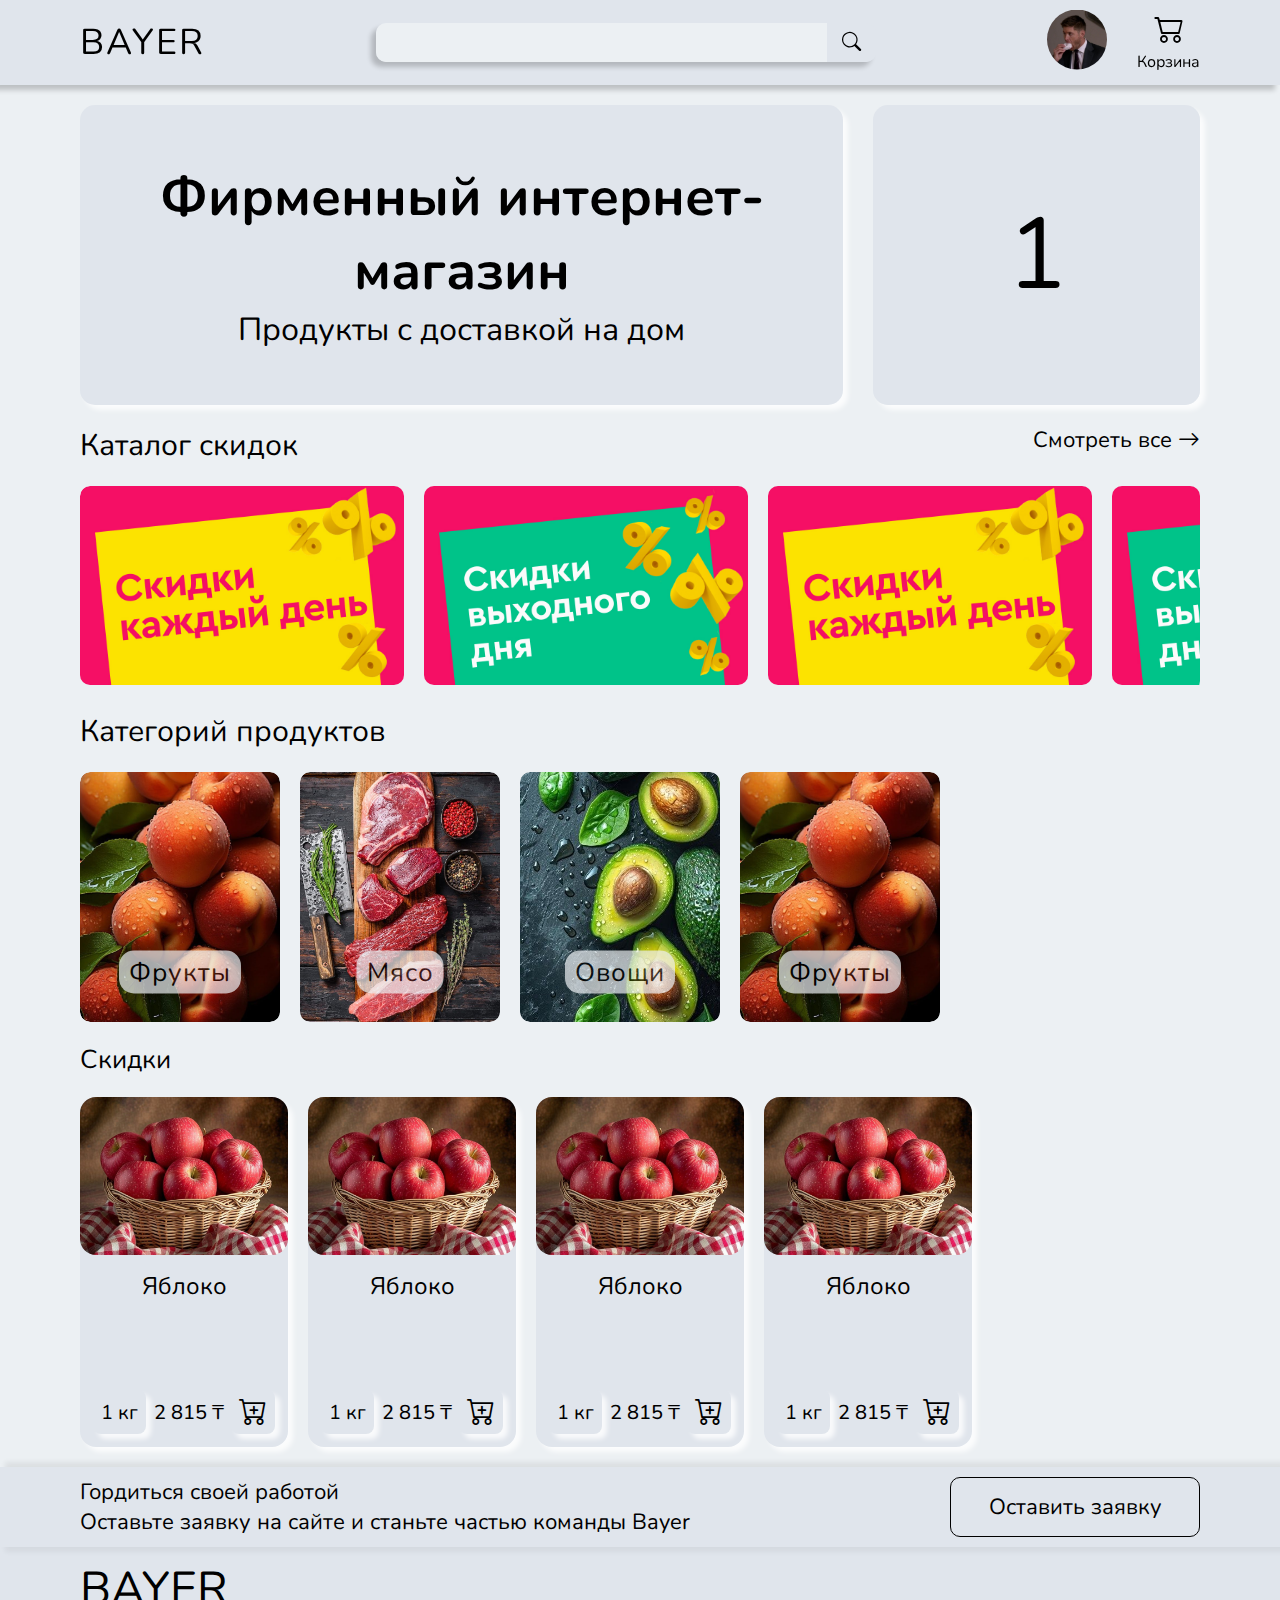
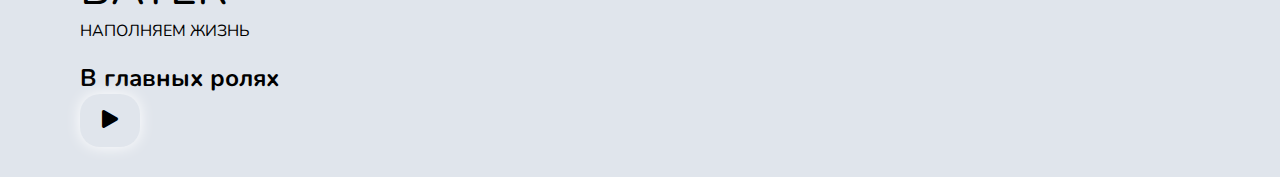
==== commit 5eecda7d: "sign-in, sign-up" ====
--- a/index.html
+++ b/index.html
@@ -24,7 +24,7 @@
             <button><i class="bi bi-search"></i></button>
        </div>
        <div class="nav">
-            <a href="#"><img src="./img-profile/deanwinchester.jpg"></a>
+            <a href="sign-up-in.html"><img src="./img-profile/deanwinchester.jpg"></a>
             <a href="#" class="cart-icon" onclick="openCart()">
                 <i class="bi bi-cart2"></i>
                 <span>Корзина</span>
--- a/css/style.css
+++ b/css/style.css
@@ -1,3 +1,4 @@
+@import url('https://fonts.googleapis.com/css?family=Nunito:400,700,800,900');
 :root {
     --bg-color: #ECF0F3;
     --block-bg-color: #E0E5EC;
@@ -21,6 +22,7 @@
 * {
     margin: 0;
     padding: 0;
+    font-family: 'Nunito';
 }
 a {
     text-decoration: none;
--- a/css/project01.css
+++ b/css/project01.css
@@ -489,7 +489,7 @@
     color: #000000;
 }
 .product-value {
-    padding: 3px 15px;
+    padding: 3px 8px;
     font-size: 20px;
     background: var(--block-bg-color);
     box-shadow: 5px 5px 5px rgba(255, 255, 255, 0.8);
@@ -499,7 +499,7 @@
     align-items: center;
 }
 .product-price {
-    font-size: 26px;
+    font-size: 20px;
     display: flex;
     align-items: center;
     font-weight: 500;
@@ -509,13 +509,13 @@
     display: flex;
     justify-content: space-between;
     text-align: center;
-    padding: 10px;
+    padding: 8px;
 }
 .product-cart {
     background: var(--block-bg-color);
     box-shadow: 5px 5px 5px rgba(255, 255, 255, 0.8);
     color: #000000;
-    padding: 3px 15px;
+    padding: 3px 8px;
     border-radius: 8px;
     border: none;
     font-size: 28px;
@@ -556,12 +556,13 @@
     box-shadow: 5px 5px 5px rgba(0, 0, 0, 0.05);
 }
 .footer-top > div > span {
-    font-size: 24px;
+    font-size: 22px;
     color: #000000;
 }
 .left {
     display: flex;
     flex-direction: column;
+    justify-content: center;
 }
 .right {
     display: flex;
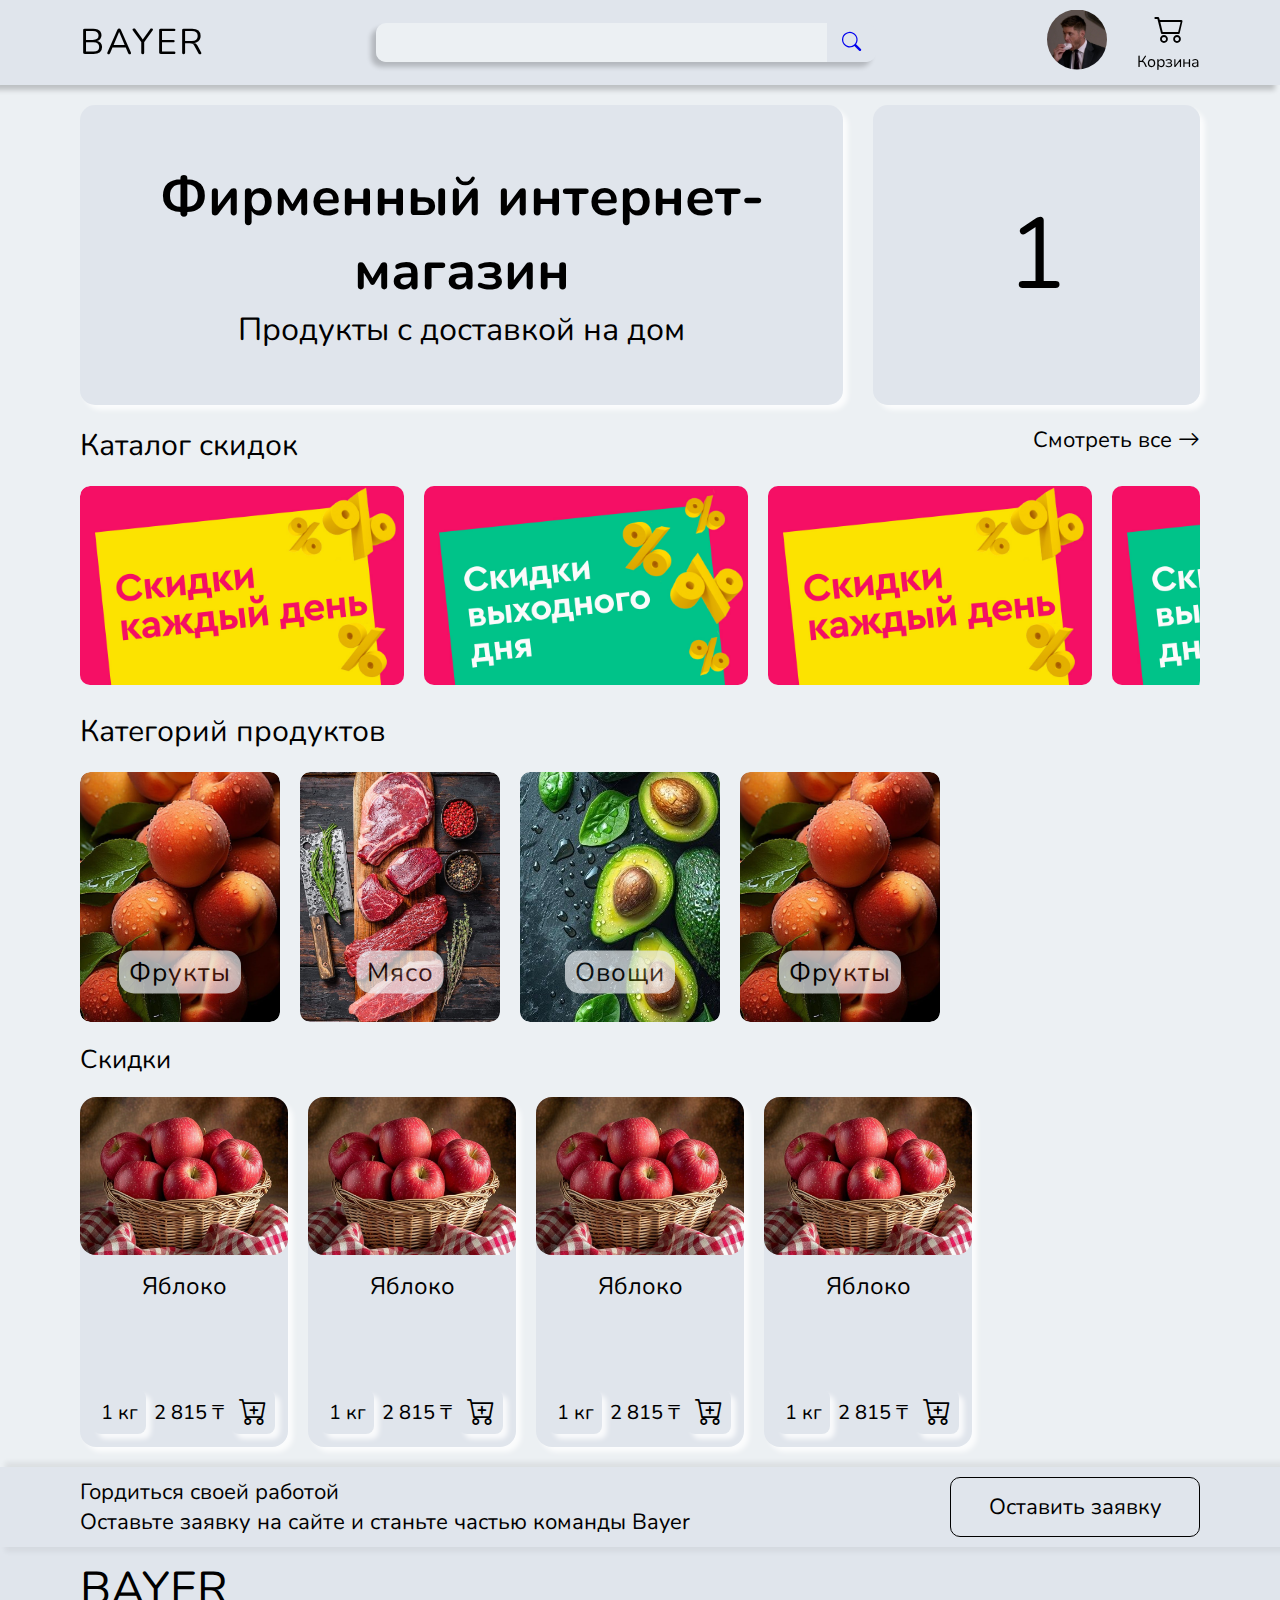
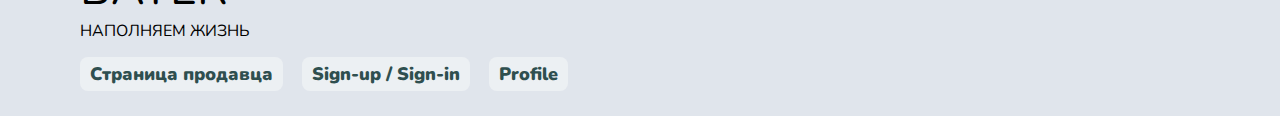
==== commit 73e32f34: "done 90%" ====
--- a/index.html
+++ b/index.html
@@ -21,7 +21,7 @@
        <div class="logo"><a href="#">BAYER</a></div>
        <div class="search">
             <input type="text" id="search">
-            <button><i class="bi bi-search"></i></button>
+            <button><a href="#"><i class="bi bi-search"></i></a></button>
        </div>
        <div class="nav">
             <a href="sign-up-in.html"><img src="./img-profile/deanwinchester.jpg"></a>
@@ -188,9 +188,11 @@
             <audio id="audio" src="./audio/mem.mp3"></audio>
             <button id="playAudio"><i class="bi bi-play-fill"></i></button>
         </a>
+        <a href="seller.html"><i class="bi bi-file-earmark-fill"></i></a>
         <a href="#" onclick="openCart()"><i class="bi bi-cart2"></i></a>
-        <a href=""><i class="bi bi-telegram"></i></a>
-        <a href=""><img src="./img-profile/deanwinchester.jpg"></a>
+        <a href="https://t.me/big_product_bot"><i class="bi bi-telegram"></i></a>
+        <a href="profile.html"><i class="bi bi-person-circle"></i></a>
+        <a href="sign-up-in.html"><img src="./img-profile/deanwinchester.jpg"></a>
     </div>
     <footer>
         <div class="footer-top">
@@ -209,10 +211,9 @@
             </div>
             <div class="footer-bottom-nav">
                 <div>
-                    <h2>В главных ролях</h2>
-                    <audio id="audio" src="./audio/mem.mp3"></audio>
-                    <button id="playAudio"><i class="bi bi-play-fill"></i></button>
-                    <span class="typing" id="typingText"></span>
+                    <a href="seller.html">Страница продавца</a>
+                    <a href="sign-up-in.html">Sign-up / Sign-in</a>
+                    <a href="profile.html">Profile</a>
                 </div>
             </div>
         </div>
--- a/css/project01.css
+++ b/css/project01.css
@@ -22,7 +22,7 @@
 .loader {
     width: 75px;
     height: 75px;
-    border: 10px solid white;
+    border: 8px solid white;
     border-radius: 50%;
     border-top-color: blue;
     position: absolute;
@@ -595,6 +595,15 @@
     display: flex;
     justify-content: space-between;
 }
+.footer-bottom-nav > div > a {
+    font-size: 18px;
+    font-weight: 900;
+    padding: 5px 10px;
+    background: var(--bg-color);
+    border-radius: 8px;
+    margin-right: 15px;
+    color: darkslategrey;
+}
 #playAudio {
     border-radius: 20px;
     border: none;
--- a/css/project01media.css
+++ b/css/project01media.css
@@ -176,10 +176,10 @@
         z-index: 110;
         background: var(--block-bg-color);
         height: max-content;
-        border-radius:25px 25px 0 0;
+        border-radius: 25px 25px 0 0;
+        border-top: 1px solid #1b1b1b;
         transition: .5s;
         padding-bottom: 15px;
-        box-shadow: 5px 5px 5px rgba(255, 255, 255, 0.7);
     }
     .product-in-view {
         bottom: 0;
